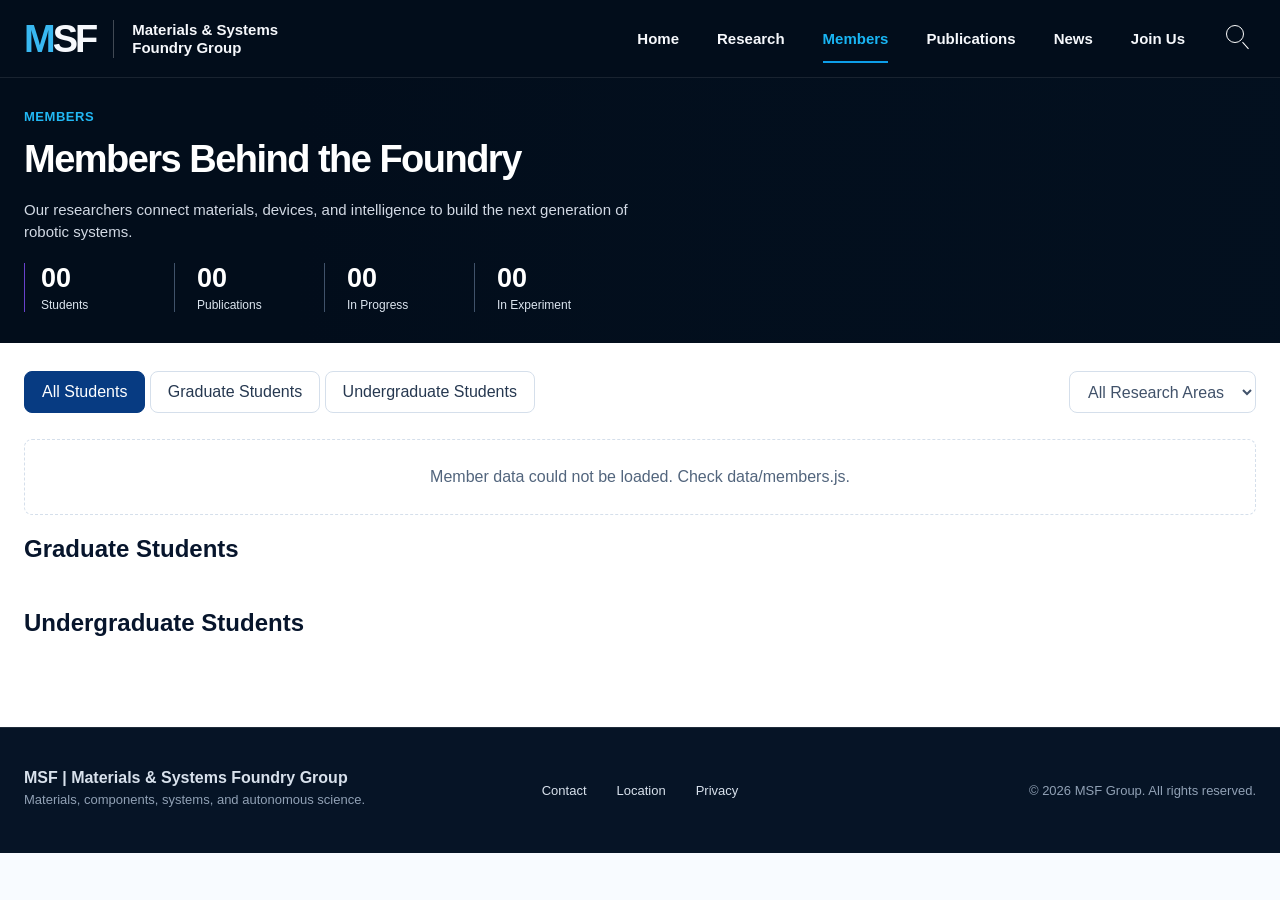
==== members.html @ 7eb26fe3 "Add files via upload" ====
<!doctype html>
<html lang="en">
<head>
  <meta charset="UTF-8">
  <meta name="viewport" content="width=device-width, initial-scale=1.0">
  <meta name="description" content="MSF members">
  <title>MSF | Members</title>
  <link rel="stylesheet" href="styles.css?v=22">
  <script src="data/members.js?v=1787649664" defer></script>
  <script src="app.js?v=15" defer></script>
</head>
<body data-page="member">
  <header data-site-header></header>
  <main>
    <section class="hero member-hero">
      <div class="hero-reference" aria-hidden="true"><img src="assets/member-hero-original.png" alt=""></div>
      <div class="site-container hero-inner">
        <div class="hero-copy">
          <p class="eyebrow">Members</p>
          <h1>Members Behind the Foundry</h1>
          <p>Our researchers connect materials, devices, and intelligence to build the next generation of robotic systems.</p>
          <div class="stats" aria-label="Members statistics">
            <span><b data-member-stat="researchers">00</b>Students</span>
            <span><b data-member-stat="published">00</b>Publications</span>
            <span><b data-member-stat="in-progress">00</b>In Progress</span>
            <span><b data-member-stat="experiment">00</b>In Experiment</span>
          </div>
        </div>
      </div>
    </section>

    <section class="light-section">
      <div class="site-container member-content">
        <div class="filter-row" data-member-filters data-member-scope="students">
          <div>
            <button class="active" data-filter="all">All Students</button>
            <button data-filter="graduate">Graduate Students</button>
            <button data-filter="undergrad">Undergraduate Students</button>
          </div>
          <select aria-label="Research area" data-area-filter>
            <option value="all">All Research Areas</option>
          </select>
        </div>

        <p class="member-loading" data-member-loading>Loading members data...</p>

        <section class="member-group" data-member-section="graduate">
          <h2>Graduate Students</h2>
          <div class="graduate-grid" data-member-grid="graduate"></div>
        </section>

        <section class="member-group" data-member-section="undergraduate">
          <h2>Undergraduate Students</h2>
          <div class="undergrad-grid" data-member-grid="undergraduate"></div>
        </section>

        <p class="empty-state" hidden>No members match these filters.</p>
        <noscript><p class="empty-state">JavaScript is required to display members data.</p></noscript>
      </div>
    </section>
  </main>
  <footer data-site-footer></footer>
</body>
</html>
---- styles.css ----
:root {
  --navy: #03101f;
  --navy-2: #071a31;
  --ink: #07152c;
  --muted: #5d6b80;
  --line: #d5dfeb;
  --surface: #f7faff;
  --blue: #0d9ee9;
  --green: #079164;
  --violet: #6841cb;
  --orange: #ef5623;
  --content: 1440px;
  --radius: 8px;
  font-family: "Segoe UI", "Noto Sans", Arial, sans-serif;
  color: var(--ink);
  background: #f8fbff;
  font-synthesis: none;
}

* { box-sizing: border-box; }
html { scroll-behavior: smooth; }
body { margin: 0; min-width: 320px; background: var(--navy); }
button, input, select { font: inherit; }
a { color: inherit; }
img { display: block; max-width: 100%; }
[hidden] { display: none !important; }
.site-container { width: min(calc(100% - 48px), var(--content)); margin-inline: auto; }
.light-section { background: #fff; color: var(--ink); }
.section-space { padding-block: 46px 80px; }
.eyebrow { margin: 0 0 16px; color: #22b8f4 !important; font-size: 13px !important; font-weight: 800; letter-spacing: .04em; text-transform: uppercase; }

.landing-page { background: #f7f5f3; }
.landing { position: relative; min-height: 100dvh; overflow: hidden; display: grid; place-items: center; }
.landing-link { position: relative; display: block; width: 100%; height: 100dvh; color: inherit; text-decoration: none; }
.landing-art { width: 100%; height: 100dvh; object-fit: cover; object-position: center; }
.landing-actions { position: absolute; left: 50%; bottom: 7.5%; translate: -50% 0; }
.enter-site { display: inline-flex; gap: 14px; align-items: center; padding: 13px 20px; border: 1px solid rgba(7,21,44,.3); background: rgba(255,255,255,.78); backdrop-filter: blur(10px); border-radius: var(--radius); color: var(--ink); font-weight: 700; text-decoration: none; opacity: 0; transform: translateY(8px); transition: .25s ease; }
.landing:hover .enter-site, .enter-site:focus-visible { opacity: 1; transform: none; }

.site-header { height: 78px; background: #020d1b; border-bottom: 1px solid rgba(255,255,255,.09); color: #f6f8fc; position: relative; z-index: 20; }
.nav-shell { height: 100%; display: flex; align-items: center; justify-content: space-between; gap: 40px; }
.brand { display: flex; align-items: center; gap: 18px; text-decoration: none; min-width: 310px; }
.brand-mark { font-size: 38px; line-height: 1; font-weight: 800; letter-spacing: -3px; border-right: 1px solid rgba(255,255,255,.25); padding-right: 18px; }
.brand-mark i { color: #39b8f1; font-style: normal; }
.brand-name { font-size: 15px; line-height: 1.2; font-weight: 650; }
.primary-nav { display: flex; align-items: center; gap: 38px; height: 100%; }
.primary-nav > a, .nav-parent-link { display: grid; place-items: center; height: 100%; font-size: 15px; font-weight: 600; text-decoration: none; position: relative; white-space: nowrap; }
.primary-nav > a::after, .nav-parent-link::after { content: ""; position: absolute; left: 0; right: 100%; bottom: 14px; height: 2px; background: var(--blue); transition: right .2s ease; }
.primary-nav > a:hover, .primary-nav > a.active, .nav-parent-link:hover, .nav-parent-link.active { color: #19b5f4; }
.primary-nav > a:hover::after, .primary-nav > a.active::after, .nav-parent-link:hover::after, .nav-parent-link.active::after { right: 0; }
.nav-item { position: relative; height: 100%; display: flex; align-items: stretch; }
.nav-parent { display: flex; align-items: stretch; }
.submenu-toggle { display: none; }
.nav-dropdown { position: absolute; top: 100%; left: 50%; width: 238px; padding: 9px; border: 1px solid rgba(255,255,255,.13); border-top-color: #179fdf; border-radius: 0 0 var(--radius) var(--radius); background: #06172a; box-shadow: 0 18px 38px rgba(0,18,42,.28); opacity: 0; visibility: hidden; transform: translate(-50%, -5px); transition: opacity .16s ease, transform .16s ease, visibility .16s; }
.nav-item:hover .nav-dropdown, .nav-item:focus-within .nav-dropdown, .nav-item.submenu-open .nav-dropdown { opacity: 1; visibility: visible; transform: translate(-50%, 0); }
.nav-dropdown a { display: block; padding: 12px 14px; border-radius: 5px; color: #dbe6f1; font-size: 13px; font-weight: 600; line-height: 1.25; text-decoration: none; }
.nav-dropdown a:hover, .nav-dropdown a:focus-visible { background: #0b2947; color: #36b9f3; }
.search-toggle { width: 33px; height: 33px; border: 0; background: transparent; position: relative; cursor: pointer; }
.search-toggle span { position: absolute; width: 18px; height: 18px; border: 1.5px solid white; border-radius: 50%; left: 3px; top: 3px; }
.search-toggle span::after { content: ""; position: absolute; width: 9px; height: 1px; background: white; rotate: 48deg; right: -7px; bottom: -4px; }
.menu-toggle { display: none; border: 1px solid rgba(255,255,255,.35); color: white; background: transparent; padding: 8px 12px; border-radius: var(--radius); }
.global-search { position: absolute; inset: 78px 0 auto; background: #07172a; padding: 26px 0; border-top: 1px solid rgba(255,255,255,.1); }
.global-search .site-container { display: grid; grid-template-columns: auto 1fr auto; align-items: center; gap: 20px; }
.global-search input { height: 46px; border: 1px solid #486079; background: #fff; color: var(--ink); border-radius: var(--radius); padding: 0 14px; }
.global-search button { height: 42px; border: 1px solid #6d8297; border-radius: var(--radius); color: white; background: transparent; }

.hero { position: relative; overflow: hidden; background: var(--navy); color: white; }
.hero-inner { position: relative; min-height: 430px; display: flex; align-items: center; z-index: 2; }
.hero-copy { width: 46%; padding: 50px 0; position: relative; z-index: 2; }
.hero-copy h1 { margin: 0 0 20px; font-size: clamp(46px, 4vw, 66px); line-height: 1.02; letter-spacing: -.04em; }
.hero-copy h1 span { color: #1da9ef; }
.hero-copy > p:not(.eyebrow) { max-width: 620px; margin: 0 0 28px; font-size: 17px; line-height: 1.7; color: #d2d9e4; }
.text-link { display: inline-flex; gap: 10px; color: #1eb4f3; text-decoration: none; font-weight: 700; }
.hero-reference { position: absolute; inset: 0; overflow: hidden; }
.hero-reference::after { content: ""; position: absolute; inset: 0; background: linear-gradient(90deg, #020d1b 0%, #020d1b 23%, rgba(2,13,27,.5) 48%, rgba(2,13,27,.05) 100%); }

.home-hero .hero-reference img { position: absolute; height: 100%; width: auto; max-width: none; right: 7%; top: 0; object-fit: contain; }
.home-hero .hero-inner { min-height: 500px; justify-content: space-between; }
.hero-chain { align-self: center; list-style: none; display: grid; gap: 28px; width: 300px; margin: 0 12px 0 auto; padding: 0; }
.hero-chain li { position: relative; padding-left: 22px; }
.hero-chain li::before { content: ""; position: absolute; width: 8px; height: 8px; border: 2px solid #1faef1; border-radius: 50%; left: 0; top: 7px; }
.hero-chain b, .hero-chain small { display: block; }
.hero-chain small { color: #d0d8e4; margin-top: 3px; }

.section-heading { display: flex; justify-content: space-between; align-items: baseline; margin-bottom: 28px; }
.section-heading h2, .focus-section h2 { font-size: 27px; margin: 0; }
.section-heading p { color: var(--muted); }
.pillar-grid { display: grid; grid-template-columns: repeat(4, 1fr); gap: 18px; align-items: start; }
.pillar-card { min-height: 0; height: fit-content; align-self: start; display: grid; grid-template-columns: 82px 1fr; border: 1px solid var(--line); border-radius: var(--radius); overflow: hidden; background: #fff; }
.pillar-card > div:last-child { padding: 24px 18px; }
.pillar-card .number { font-size: 30px; }
.pillar-card h3 { font-size: 19px; }
.pillar-card p, .pillar-card li { color: #334359; font-size: 12px; line-height: 1.5; }
.pillar-card ul { padding-left: 16px; margin-top: 18px; }
.pillar-photo { overflow: hidden; position: relative; min-height: 0; height: 100%; }
.pillar-photo img { position: absolute; inset: 0; width: 100%; height: 100%; object-fit: cover; }
.green .number, .green h3, .green > b, .green .topics h3 { color: var(--green); }
.blue .number, .blue h3, .blue > b, .blue .topics h3 { color: #0759cf; }
.violet .number, .violet h3, .violet > b, .violet .topics h3 { color: var(--violet); }
.orange .number, .orange h3, .orange > b, .orange .topics h3 { color: var(--orange); }
.loop-panel { margin-top: 54px; padding: 42px 30px; display: grid; grid-template-columns: 330px 1fr; gap: 50px; background: #f6f9fe; border-radius: var(--radius); }
.loop-panel p { color: #435269; line-height: 1.65; }
.loop-diagram-image { margin: 0; display: grid; place-items: center; min-width: 0; }
.loop-diagram-image img { display: block; width: 100%; height: auto; object-fit: contain; }
.legend { display: grid; gap: 10px; margin-top: 30px; font-size: 12px; color: #31445d; }
.loop-diagram { display: grid; place-items: center; gap: 22px; }
.feedback { min-width: 300px; padding: 14px; text-align: center; border: 1px solid #8db4e4; border-radius: var(--radius); color: #0e52ae; font-weight: 700; }
.feedback.bottom { border-color: #6fc0aa; color: #087454; }
.loop-flow { position: relative; display: grid; place-items: center; width: 100%; min-height: 48px; color: #0e52ae; }
.loop-flow::before { content: ""; position: absolute; left: 0; right: 0; top: 50%; border-top: 2px solid currentColor; }
.loop-flow::after { position: absolute; top: 50%; padding: 0 6px; background: #f6f9fe; font-size: 27px; line-height: 1; transform: translateY(-52%); }
.loop-flow b { position: relative; padding: 11px 24px; border: 1px solid currentColor; border-radius: var(--radius); background: #f6f9fe; z-index: 1; }
.requirements-flow::after { content: "\2190"; left: -2px; }
.feedback-flow { color: #087454; }
.feedback-flow::after { content: "\2192"; right: -2px; }
.loop-nodes { display: flex; align-items: center; gap: 14px; width: 100%; }
.loop-nodes div { flex: 1; min-height: 92px; padding: 20px 14px; border: 1px solid var(--line); border-radius: var(--radius); background: white; text-align: center; font-weight: 700; }
.loop-nodes small { display: block; margin-top: 8px; color: var(--muted); font-weight: 400; }
.focus-section { margin-top: 48px; }
.focus-grid { margin-top: 24px; display: grid; grid-template-columns: repeat(5, 1fr); }
.focus-grid article { padding: 12px 24px; border-right: 1px solid var(--line); }
.focus-grid article:last-child { border: 0; }
.focus-grid i { font-style: normal; font-size: 21px; font-weight: 800; color: #0954ad; }
.focus-grid h3 { font-size: 15px; }
.focus-grid p { font-size: 13px; line-height: 1.55; color: var(--muted); }

.research-hero .hero-reference img { position: absolute; width: min(68vw, 1050px); height: auto; max-width: none; right: 0; top: 50%; transform: translateY(-50%); object-fit: contain; }
.research-hero .hero-inner { min-height: 350px; }
.research-hero .hero-copy { width: 42%; }
.subnav { background: white; border-bottom: 1px solid var(--line); position: sticky; top: 0; z-index: 10; }
.subnav .site-container { display: flex; min-height: 58px; align-items: center; justify-content: space-between; gap: 16px; overflow-x: auto; }
.subnav a { padding: 20px 8px 16px; font-size: 13px; color: #253851; text-decoration: none; white-space: nowrap; border-bottom: 2px solid transparent; }
.subnav a:hover, .subnav a.active { color: #075bce; border-color: #075bce; }
.research-layout { display: grid; grid-template-columns: 255px 1fr; gap: 34px; padding-block: 38px 70px; }
.research-aside { align-self: start; position: sticky; top: 78px; display: grid; gap: 4px; }
.research-aside > p { color: #7a8799; font-size: 12px; font-weight: 700; text-transform: uppercase; }
.research-aside > a { display: flex; justify-content: space-between; padding: 14px 12px; font-size: 13px; color: #263951; text-decoration: none; border-radius: var(--radius); }
.research-aside > a:hover, .research-aside > a.active { background: #edf6f3; color: var(--green); }
.research-aside hr { width: 100%; border: 0; border-top: 1px solid var(--line); }
.contact-box { display: grid; gap: 12px; margin-top: 20px; padding: 20px; border: 1px solid var(--line); border-radius: var(--radius); font-size: 13px; }
.contact-box a { padding: 12px; border: 1px solid #1267dc; color: #0758c5; text-decoration: none; border-radius: var(--radius); }
.research-cards { display: grid; gap: 20px; }
.research-card { min-height: 330px; display: grid; grid-template-columns: 1fr .82fr 1.05fr; border: 1px solid var(--line); border-radius: var(--radius); overflow: hidden; }
.research-card-copy, .topics { padding: 28px 22px; }
.research-card-copy .number { font-size: 40px; }
.research-card-copy h2 { font-size: 23px; margin: 10px 0 18px; }
.research-card-copy p, .topics li { font-size: 13px; line-height: 1.7; color: #405068; }
.research-card-copy a { display: inline-block; margin-top: 14px; padding: 12px 16px; border: 1px solid currentColor; border-radius: var(--radius); text-decoration: none; color: inherit; }
.topics h3 { font-size: 13px; margin: 26px 0 16px; }
.topics ul { padding-left: 18px; }
.research-visual { padding: 18px; display: grid; place-items: center; background: #eff9f5; color: #174a3b; border-left: 1px solid #bee3d5; text-align: center; overflow: hidden; }
.blue .research-visual { background: #f0f5ff; color: #0d50b9; border-color: #c7d9fb; }
.violet .research-visual { background: #f6f2fe; color: #5e3dac; border-color: #dacdf5; }
.orange .research-visual { background: #fff5ef; color: #b84220; border-color: #f6d1c2; }
.research-visual img { width: 100%; height: 100%; max-height: 275px; object-fit: contain; mix-blend-mode: multiply; }
.research-goal { padding-bottom: 52px; }
.research-goal img { width: 100%; border: 1px solid #c8dcf2; border-radius: var(--radius); }

@media (min-width: 1200px) {
  .research-layout { grid-template-columns: 220px 1fr; gap: 18px; padding-bottom: 24px; }
  .research-cards { grid-template-columns: repeat(2, minmax(0, 1fr)); align-items: stretch; }
  .research-card { grid-template-columns: 1.05fr .82fr 1fr; min-height: 300px; }
  .research-card-copy, .topics { padding: 22px 16px; }
  .research-card-copy .number { font-size: 34px; }
  .research-card-copy h2 { font-size: 20px; }
  .research-card-copy p, .topics li { font-size: 11px; }
  .research-card-copy a { padding: 10px 12px; font-size: 12px; }
  .topics h3 { margin-top: 22px; font-size: 11px; }
  .research-visual { padding: 10px; }
}

.member-hero .hero-reference img { position: absolute; height: 100%; width: auto; max-width: none; right: 0; top: 0; object-fit: cover; }
.member-hero .hero-inner { min-height: 265px; }
.member-hero .hero-copy { width: 50%; padding: 28px 0; }
.member-hero .hero-copy h1 { font-size: 38px; }
.member-hero .hero-copy > p:not(.eyebrow) { font-size: 15px; line-height: 1.45; margin-bottom: 20px; }
.stats { display: flex; gap: 0; }
.stats span { min-width: 150px; padding: 0 22px; border-left: 1px solid #40526a; color: #dce5ef; font-size: 12px; }
.stats span:first-child { padding-left: 16px; border-color: var(--violet); }
.stats b { display: block; color: white; font-size: 27px; margin-bottom: 4px; }
.member-content, .publications-content { padding-block: 28px 70px; }
.filter-row { display: flex; justify-content: space-between; gap: 20px; margin-bottom: 26px; }
.filter-row button, .category-filters button, .member-tab-link { display: inline-flex; align-items: center; justify-content: center; padding: 11px 17px; border: 1px solid var(--line); background: white; color: #263850; border-radius: var(--radius); cursor: pointer; text-decoration: none; white-space: nowrap; }
.filter-row button.active, .category-filters button.active, .member-tab-link.active { background: #073b82; border-color: #073b82; color: white; }
.filter-row select, .search-row select, .search-row input { min-height: 42px; border: 1px solid var(--line); background: white; border-radius: var(--radius); padding: 0 14px; color: #41526a; }
.graduate-grid { display: grid; grid-template-columns: 1fr 1fr; gap: 28px; margin: 12px 0 26px; }
.member-card { padding: 14px; border: 1px solid var(--line); border-left: 6px solid var(--green); border-radius: var(--radius); }
.member-card.blue { border-left-color: #0969da; }
.member-card.violet { border-left-color: var(--violet); }
.member-card.orange { border-left-color: var(--orange); }
.profile { display: grid; grid-template-columns: 130px minmax(0, 1fr) minmax(230px, .72fr); gap: 20px; align-items: start; }
.portrait { position: relative; overflow: hidden; background: #e8ebee; border-radius: 4px; min-height: 165px; }
.portrait img { width: 100%; height: 100%; object-fit: cover; }
.profile h3, .mini-member h3 { margin: 2px 0 7px; font-size: 20px; }
.profile p, .mini-member p { color: #405069; font-size: 12px; line-height: 1.55; }
.profile > div:nth-child(2) > b { font-size: 13px; }
.profile p span { margin: 0 8px; }
.member-email-row { display: flex; align-items: baseline; gap: 8px; min-width: 0; margin: 9px 0 0; color: #405069; font-size: 12px; line-height: 1.45; }
.member-email-row > span { flex: 0 0 auto; color: #748399; font-size: 9px; font-weight: 800; letter-spacing: .055em; text-transform: uppercase; }
.member-email { min-width: 0; color: #405069; font: inherit; font-weight: 500; overflow-wrap: normal; text-decoration: none; }
.member-email:hover { color: #0759c7; text-decoration: underline; text-underline-offset: 3px; }
.tags { display: flex; gap: 8px; }
.tags span { font-size: 10px; padding: 5px 8px; border: 1px solid currentColor; border-radius: 4px; }
.pub-stats { min-width: 0; border-left: 1px solid var(--line); padding: 4px 0 2px 16px; font-size: 11px; --metric-columns: 7px minmax(68px, 1fr) 20px minmax(76px, 1fr); --metric-gap: 6px; }
.pub-stats-title { display: block; margin-bottom: 16px; color: #0c1c33; font-size: 12px; }
.pub-metric { display: grid; grid-template-columns: var(--metric-columns); gap: var(--metric-gap); align-items: center; min-width: 0; margin: 11px 0; color: #42536a; }
.metric-dot { width: 7px; height: 7px; border-radius: 50%; background: var(--green); }
.metric-label { min-width: 0; line-height: 1.2; }
.metric-legend { display: flex; flex-direction: column; gap: 2px; margin-top: 3px; color: #617187; font-size: 7px; font-weight: 500; line-height: 1; }
.metric-legend span { display: inline-flex; align-items: center; gap: 3px; white-space: nowrap; }
.metric-legend i { width: 5px; height: 5px; flex: 0 0 5px; border-radius: 50%; }
.metric-legend .preparation i { background: var(--violet); }
.metric-legend .experiment i { background: #a684e8; }
.pub-metric strong { color: #0d1e35; text-align: center; }
.metric-track { display: flex; width: calc(100% - 8px); min-width: 0; height: 8px; margin-inline: 4px; background: #edf1f5; overflow: hidden; }
.metric-track i { display: block; height: 100%; background: var(--green); }
.pub-metric.in-progress .metric-dot { background: linear-gradient(90deg, var(--violet) 50%, #a684e8 50%); }
.pub-metric.in-progress .metric-track .preparation { background: var(--violet); }
.pub-metric.in-progress .metric-track .experiment { background: #a684e8; }
.pub-axis { display: grid; grid-template-columns: var(--metric-columns); gap: var(--metric-gap); min-width: 0; margin-top: 5px; }
.pub-scale { position: relative; grid-column: 4; width: calc(100% - 8px); min-width: 0; height: 8px; margin-inline: 4px; color: #5f6f85; font-size: 7px; font-variant-numeric: tabular-nums; line-height: 1; }
.pub-scale span { position: absolute; top: 0; transform: translateX(-50%); }
.paper-list { margin-top: 14px; border: 1px solid #e0e7ef; padding: 10px 14px; }
.paper-row { display: grid; grid-template-columns: 48px minmax(0, 1fr) auto 18px; gap: 10px; align-items: center; min-height: 42px; border-top: 1px solid #e7edf3; font-size: 11px; }
.paper-list > b + .paper-row { margin-top: 7px; border-top: 0; }
.paper-year { color: #53647b; }
.paper-copy { min-width: 0; color: #17273e; font-weight: 650; }
.paper-list a { color: inherit; text-decoration-thickness: 1px; text-underline-offset: 2px; }
.paper-copy small { display: block; margin-top: 3px; color: #607086; font-weight: 400; }
.author-role { padding: 5px 7px; border: 1px solid currentColor; border-radius: 4px; font-size: 8px; line-height: 1; white-space: nowrap; }
.author-role.first, .author-role.co-first { color: #087454; background: #f4fbf8; }
.author-role.co-author { color: var(--violet); background: #faf7ff; }
.paper-link { display: grid; place-items: center; width: 18px; height: 18px; color: #0969da !important; font-size: 15px; font-weight: 700; text-decoration: none !important; }
.paper-link.is-disabled { opacity: .28; }
.undergrad-grid { display: grid; grid-template-columns: repeat(3, 1fr); gap: 24px; }
.mini-member { display: grid; grid-template-columns: 118px 1fr; gap: 18px; min-height: 190px; border: 1px solid var(--line); border-left: 6px solid #0969da; border-radius: var(--radius); padding: 10px; }
.mini-member.green { border-left-color: var(--green); }
.mini-member.violet { border-left-color: var(--violet); }
.mini-member.orange { border-left-color: var(--orange); }
.mini-member .portrait { min-height: 166px; }
.mini-member small { font-size: 10px; color: #34465d; line-height: 1.5; }
.member-group { margin-top: 26px; }
.member-group:first-of-type { margin-top: 0; }
.member-group[hidden], [data-kind][hidden] { display: none !important; }
.member-loading, .empty-state { padding: 28px; border: 1px dashed var(--line); border-radius: var(--radius); color: #52657d; text-align: center; }
.member-awards { margin-top: 14px; color: #34465d; font-size: 10px; }
.member-awards > b { display: block; margin-bottom: 5px; color: #0759cf; }
.member-awards p { margin: 4px 0; font-size: 10px; }
.member-awards span { display: inline-block; width: 38px; color: #607086; }

.pi-page { min-height: calc(100dvh - 78px); }
.pi-tabs-wrap { border-bottom: 1px solid var(--line); background: #f7faff; }
.pi-tabs { display: flex; gap: 10px; min-height: 70px; align-items: center; overflow-x: auto; }
.pi-content { padding-block: 58px 84px; }
.pi-profile-grid { display: grid; grid-template-columns: minmax(260px, 330px) minmax(0, 1fr); gap: clamp(42px, 6vw, 88px); align-items: center; }
.pi-portrait { margin: 0; overflow: hidden; aspect-ratio: 351 / 472; border: 1px solid #cfd9e5; border-radius: var(--radius); background: #eaf0f6; }
.pi-portrait img { width: 100%; height: 100%; object-fit: cover; }
.pi-portrait span { display: grid; place-items: center; height: 100%; color: var(--muted); }
.pi-summary { max-width: 760px; }
.pi-label { margin: 0 0 16px; color: #0875ba; font-size: 12px; font-weight: 800; letter-spacing: .08em; text-transform: uppercase; }
.pi-summary h1 { margin: 0; font-size: clamp(44px, 5vw, 68px); line-height: 1; letter-spacing: -.045em; }
.pi-position { margin: 18px 0 0; color: #0759c7; font-size: 22px; font-weight: 700; }
.pi-affiliation { margin: 26px 0 0; color: #3f5067; font-size: 17px; line-height: 1.65; }
.pi-affiliation strong { color: var(--ink); }
.pi-contact { display: grid; grid-template-columns: repeat(2, minmax(0, 1fr)); gap: 18px 34px; margin: 34px 0 0; padding-top: 24px; border-top: 1px solid var(--line); }
.pi-contact div { min-width: 0; }
.pi-contact dt { margin-bottom: 6px; color: #718096; font-size: 11px; font-weight: 800; letter-spacing: .05em; text-transform: uppercase; }
.pi-contact dd { margin: 0; color: #192d47; font-size: 15px; }
.pi-contact a { text-decoration-color: #aab9ca; text-underline-offset: 4px; }
.pi-actions { display: flex; flex-wrap: wrap; gap: 12px; margin-top: 30px; }
.pi-actions .primary-button { margin-top: 0; }
.secondary-button { display: inline-flex; align-items: center; padding: 13px 18px; border: 1px solid #9eafc3; border-radius: var(--radius); color: #17304d; text-decoration: none; font-weight: 700; }
.pi-history-grid { display: grid; grid-template-columns: repeat(2, minmax(0, 1fr)); gap: clamp(34px, 6vw, 80px); margin-top: 68px; }
.pi-history-section { padding-top: 26px; border-top: 2px solid #153b69; }
.pi-history-section h2 { margin: 0 0 24px; font-size: 22px; }
.pi-history-section ol { display: grid; gap: 22px; margin: 0; padding: 0; list-style: none; }
.pi-history-section li { display: grid; grid-template-columns: minmax(110px, 145px) 1fr; gap: 20px; color: #35475d; font-size: 14px; line-height: 1.55; }
.pi-history-section time { color: #0759c7; font-weight: 750; font-variant-numeric: tabular-nums; }
.pi-loading { display: grid; grid-template-columns: 300px 1fr; gap: 56px; align-items: center; min-height: 470px; }
.pi-loading-photo, .pi-loading-copy { display: block; border-radius: var(--radius); background: #e9eff6; }
.pi-loading-photo { aspect-ratio: 351 / 472; }
.pi-loading-copy { height: 210px; }
.pi-loading p { grid-column: 1 / -1; color: var(--muted); text-align: center; }
.pi-error { max-width: 760px; padding: 70px 0; }
.pi-error h1 { margin: 0 0 16px; font-size: 42px; }
.pi-error p { color: var(--muted); line-height: 1.7; }
.pi-selected-publications { margin-top: 76px; padding-top: 30px; border-top: 2px solid #153b69; }
.pi-selected-heading { display: flex; align-items: baseline; justify-content: space-between; gap: 24px; margin-bottom: 10px; }
.pi-selected-heading h2 { margin: 0; font-size: clamp(27px, 3vw, 38px); letter-spacing: -.025em; }
.pi-selected-heading a { color: #0759c7; font-size: 14px; font-weight: 750; text-decoration: none; }
.pi-selected-heading a:hover { text-decoration: underline; text-underline-offset: 4px; }
.pi-selected-list { display: grid; }
.pi-publication { display: grid; grid-template-columns: 62px minmax(0, 1fr) minmax(220px, 320px); gap: 24px; align-items: center; padding: 30px 0; border-bottom: 1px solid var(--line); }
.pi-publication.no-figure { grid-template-columns: 62px minmax(0, 1fr); }
.pi-publication-number { align-self: start; color: #0759c7; font-size: 25px; font-variant-numeric: tabular-nums; }
.pi-publication-type { margin: 0 0 9px; color: #0875ba; font-size: 11px; font-weight: 800; letter-spacing: .05em; text-transform: uppercase; }
.pi-publication h3 { margin: 0; max-width: 850px; font-size: 21px; line-height: 1.3; }
.pi-publication h3 a { color: var(--ink); text-decoration: none; }
.pi-publication h3 a:hover { color: #0759c7; }
.pi-publication-authors, .pi-publication-source { margin: 11px 0 0; color: #455770; font-size: 14px; line-height: 1.55; }
.pi-publication-authors .lab-author { color: #0759c7; font-style: normal; font-weight: 800; }
.pi-publication-source strong { color: var(--ink); }
.pi-publication-figure { height: 150px; margin: 0; overflow: hidden; border: 1px solid var(--line); border-radius: var(--radius); background: #fff; }
.pi-publication-figure img { width: 100%; height: 100%; object-fit: contain; }
.pi-publication-empty { margin: 22px 0 0; padding: 24px 0; color: var(--muted); }

.publications-hero .hero-reference img { position: absolute; height: 100%; width: auto; max-width: none; right: 0; top: 0; object-fit: cover; }
.publications-hero .hero-inner { min-height: 430px; }
.publications-hero .hero-copy { width: 48%; }
.publications-hero .hero-copy h1 { font-size: 60px; }
.publications-hero .stats { margin-top: 28px; }
.publication-tools { border-bottom: 1px solid var(--line); padding-bottom: 24px; }
.category-filters { display: flex; flex-wrap: wrap; gap: 12px; }
.category-filters button { padding: 14px 20px; font-weight: 650; }
.search-row { display: flex; gap: 14px; margin-top: 18px; }
.search-row input { width: 350px; margin-left: auto; }
.pub-year { margin-top: 50px; }
.pub-year > h2 { padding-bottom: 10px; border-bottom: 1px solid #aebed0; font-size: 30px; }
.pub-item { display: grid; grid-template-columns: 80px 1fr 430px; gap: 26px; align-items: center; min-height: 305px; padding: 30px 0; border-bottom: 1px solid #b9c7d5; }
.pub-number { align-self: start; color: var(--green); font-size: 31px; }
.blue-text { color: #1167dd; }.violet-text { color: var(--violet); }.orange-text { color: var(--orange); }
.pub-item small { color: currentColor; font-size: 12px; font-weight: 800; text-transform: uppercase; }
.pub-item h3 { margin: 14px 0; font-size: 25px; line-height: 1.2; text-decoration: none; }
.pub-item p { color: #405069; font-size: 16px; }
.pub-item p b, .pub-item p strong { color: var(--ink); }
.pub-figure { height: 245px; border: 1px solid var(--line); border-radius: var(--radius); overflow: hidden; position: relative; background: white; }
.pub-figure img { width: 100%; height: 100%; object-fit: contain; }
.pub-figure-empty { display: grid; place-items: center; background: #f5f8fc; color: #8392a6; font-size: 12px; }
.pub-item h3 a { color: inherit; text-decoration: none; transition: color .2s ease; }
.pub-item h3 a:hover { color: #0c66cf; }
.publication-authors .lab-author { padding-inline: .08em; color: #0759cf; font-style: normal; font-weight: 800; box-shadow: inset 0 -.38em rgba(13, 158, 233, .16); }
.publication-loading { padding: 60px 20px; color: var(--muted); text-align: center; }
.empty-state { padding: 60px 20px; color: var(--muted); text-align: center; border: 1px dashed var(--line); border-radius: var(--radius); }

.simple-page { min-height: calc(100dvh - 230px); padding: 110px 0; }
.simple-page h1 { max-width: 850px; font-size: clamp(45px, 6vw, 82px); letter-spacing: -.05em; margin: 10px 0 22px; }
.simple-page > p:not(.eyebrow) { max-width: 650px; color: var(--muted); font-size: 20px; line-height: 1.6; }
.researcher-empty-page { min-height: calc(100dvh - 203px); }
.primary-button { display: inline-block; margin-top: 20px; padding: 14px 18px; background: #0759c7; color: white; text-decoration: none; border-radius: var(--radius); }
.news-list { margin-top: 50px; display: grid; grid-template-columns: 1fr 1fr; gap: 30px; }
.news-list article { padding: 28px 0; border-top: 1px solid var(--line); }
.news-list time { color: #0c66cf; font-weight: 700; }

.news-page { min-height: calc(100dvh - 78px); }
.news-hero { overflow: hidden; border-bottom: 1px solid rgba(255,255,255,.1); background: #03101f; color: #f6f8fc; }
.news-hero-grid { min-height: 440px; display: grid; grid-template-columns: minmax(430px, .86fr) minmax(0, 1.14fr); gap: 60px; align-items: center; padding-block: 42px; }
.news-hero-copy h1 { max-width: 670px; margin: 0; color: #f6f8fc; font-size: clamp(48px, 4vw, 64px); line-height: 1.02; letter-spacing: -.045em; }
.news-hero-copy > p:not(.eyebrow) { max-width: 600px; margin: 22px 0 0; color: #c3cfdd; font-size: 17px; line-height: 1.65; }
.news-hero-media { height: 356px; display: grid; grid-template-columns: 1.32fr .68fr; grid-template-rows: 1fr 1fr; gap: 10px; }
.news-hero-shot { overflow: hidden; border: 1px solid rgba(255,255,255,.13); border-radius: var(--radius); background: #0b223a; }
.news-hero-shot:first-child { grid-row: 1 / -1; }
.news-hero-shot img { width: 100%; height: 100%; object-fit: cover; transition: transform .35s ease; }
.news-hero-shot:hover img { transform: scale(1.025); }
.news-hero-empty { display: grid; place-items: center; height: 100%; border: 1px dashed rgba(255,255,255,.2); color: #91a3b8; font-size: 13px; }
.news-archive { background: #fff; }
.news-toolbar { display: flex; justify-content: space-between; gap: 40px; align-items: end; padding-bottom: 26px; border-bottom: 1px solid var(--line); }
.news-toolbar h2 { margin: 0; font-size: clamp(34px, 3vw, 48px); letter-spacing: -.04em; }
.news-filter-group { display: flex; gap: 14px; align-items: end; }
.news-year-filters { display: flex; gap: 7px; }
.news-year-filters button { min-width: 62px; height: 43px; padding: 0 14px; border: 1px solid #cbd7e4; border-radius: var(--radius); background: #fff; color: #33465e; font-weight: 700; cursor: pointer; }
.news-year-filters button:hover, .news-year-filters button.active { border-color: #0b69ce; background: #0b69ce; color: #fff; }
.news-category-label { display: grid; gap: 6px; color: #69788b; font-size: 11px; font-weight: 750; letter-spacing: .04em; text-transform: uppercase; }
.news-category-label select { min-width: 180px; height: 43px; padding: 0 36px 0 13px; border: 1px solid #cbd7e4; border-radius: var(--radius); background: #fff; color: #263a53; }
.news-grid { display: grid; grid-template-columns: repeat(2, minmax(0, 1fr)); gap: 26px; padding-top: 34px; }
.news-card { min-width: 0; overflow: hidden; border: 1px solid #d4dee9; border-radius: var(--radius); background: #fff; }
.news-card.featured { grid-column: 1 / -1; display: grid; grid-template-columns: minmax(0, 1.25fr) minmax(340px, .75fr); }
.news-card-media { position: relative; aspect-ratio: 16 / 10; overflow: hidden; background: #e8eff6; }
.news-card-media.side-by-side { display: grid; grid-template-columns: repeat(2, minmax(0, 1fr)); gap: 2px; background: #fff; }
.news-card.featured .news-card-media { min-height: 390px; aspect-ratio: auto; }
.news-card-photo { position: relative; min-width: 0; height: 100%; overflow: hidden; background: #e8eff6; }
.news-card-media img { width: 100%; height: 100%; object-fit: cover; transition: transform .3s ease; }
.news-card:hover .news-card-media img { transform: scale(1.018); }
.news-media-button { position: absolute; inset: 0; width: 100%; border: 0; padding: 0; background: transparent; cursor: zoom-in; }
.news-photo-count { position: absolute; right: 14px; bottom: 14px; padding: 7px 10px; border-radius: 999px; background: rgba(3,16,31,.84); color: #fff; font-size: 12px; font-weight: 750; pointer-events: none; }
.news-card-placeholder { height: 100%; display: grid; place-items: center; padding: 34px; background: #eef4f8; color: #7990a6; text-align: center; }
.news-card-placeholder b { display: block; color: #2a5279; font-size: 26px; letter-spacing: -.04em; }
.news-card-placeholder span { display: block; margin-top: 6px; font-size: 12px; }
.news-card-body { padding: 26px 28px 30px; }
.news-card.featured .news-card-body { display: flex; flex-direction: column; justify-content: center; padding: 42px; }
.news-meta { display: flex; flex-wrap: wrap; gap: 8px 14px; align-items: center; color: #647489; font-size: 12px; font-weight: 700; }
.news-category { color: #087454; text-transform: uppercase; letter-spacing: .06em; }
.news-card[data-category="award"] .news-category { color: #d94d1b; }
.news-card[data-category="conference"] .news-category { color: #075fca; }
.news-card[data-category="lab-life"] .news-category { color: #6441bd; }
.news-card h3 { margin: 15px 0 12px; font-size: clamp(22px, 2vw, 31px); line-height: 1.18; letter-spacing: -.035em; }
.news-card.featured h3 { font-size: clamp(30px, 3vw, 44px); }
.news-card-body > p { margin: 0; color: #4f6075; font-size: 15px; line-height: 1.65; }
.news-loading, .news-empty { grid-column: 1 / -1; min-height: 260px; display: grid; place-items: center; color: #6b7b8e; border: 1px dashed #c9d5e2; border-radius: var(--radius); }
.news-lightbox { position: fixed; inset: 0; z-index: 100; display: grid; grid-template-columns: 70px minmax(0, 1fr) 70px; align-items: center; padding: 28px; background: rgba(1,9,19,.94); color: #fff; }
.news-lightbox figure { grid-column: 2; grid-row: 1; min-width: 0; max-width: min(1260px, 100%); max-height: calc(100dvh - 56px); margin: auto; display: grid; grid-template-rows: minmax(0, 1fr) auto; }
.news-lightbox img { width: 100%; max-height: calc(100dvh - 125px); object-fit: contain; }
.news-lightbox figcaption { display: flex; justify-content: space-between; gap: 28px; padding-top: 15px; color: #c9d5e2; font-size: 13px; }
.news-lightbox button { border: 0; background: transparent; color: #fff; cursor: pointer; }
.news-lightbox-close { position: absolute; right: 24px; top: 18px; width: 46px; height: 46px; font-size: 38px; font-weight: 200; }
.news-lightbox-nav { width: 58px; height: 58px; font-size: 50px; line-height: 1; }
.news-lightbox-nav.previous { grid-column: 1; grid-row: 1; }
.news-lightbox-nav.next { grid-column: 3; grid-row: 1; }

.site-footer { background: #061426; color: #d8e1ec; border-top: 1px solid rgba(255,255,255,.1); }
.site-footer .site-container { min-height: 125px; display: grid; grid-template-columns: 1fr auto 1fr; gap: 40px; align-items: center; }
.site-footer p { margin: 5px 0; color: #91a1b5; font-size: 13px; }
.site-footer nav { display: flex; gap: 30px; }
.site-footer a { color: #d8e1ec; text-decoration: none; font-size: 13px; }
.site-footer > div > p:last-child { text-align: right; }

button:focus-visible, a:focus-visible, input:focus-visible, select:focus-visible { outline: 3px solid #40baf2; outline-offset: 3px; }
button:active, .primary-button:active, .enter-site:active { transform: translateY(1px); }

@media (max-width: 1200px) {
  .primary-nav { gap: 20px; }
  .brand { min-width: 250px; }
  .pillar-grid { grid-template-columns: 1fr 1fr; }
  .pillar-card { grid-template-columns: 110px 1fr; }
  .pub-item { grid-template-columns: 60px 1fr 330px; }
  .profile { grid-template-columns: 110px 1fr; }
  .pub-stats { grid-column: 1 / -1; border-left: 0; padding: 0; }
}

@media (max-width: 900px) {
  .site-container { width: min(calc(100% - 32px), var(--content)); }
  .site-header { height: 68px; }
  .brand { min-width: 0; }
  .brand-mark { font-size: 31px; }
  .brand-name { display: none; }
  .menu-toggle { display: block; margin-left: auto; }
  .primary-nav { display: none; position: absolute; left: 0; right: 0; top: 68px; height: auto; padding: 12px 16px 18px; background: #041326; flex-direction: column; gap: 0; align-items: stretch; }
  .primary-nav.open { display: flex; }
  .primary-nav > a, .nav-parent-link { height: auto; padding: 14px; display: block; }
  .primary-nav > a::after, .nav-parent-link::after { display: none; }
  .nav-item { display: block; height: auto; }
  .nav-parent { display: grid; grid-template-columns: minmax(0, 1fr) 46px; align-items: stretch; }
  .submenu-toggle { display: block; position: relative; border: 0; border-left: 1px solid rgba(255,255,255,.12); background: transparent; color: white; cursor: pointer; }
  .submenu-toggle::before { content: ""; position: absolute; left: 50%; top: 50%; width: 8px; height: 8px; border-right: 1.5px solid currentColor; border-bottom: 1.5px solid currentColor; transform: translate(-50%, -65%) rotate(45deg); transition: transform .16s ease; }
  .nav-item.submenu-open .submenu-toggle::before { transform: translate(-50%, -30%) rotate(225deg); }
  .nav-dropdown { display: none; position: static; width: auto; padding: 3px 0 8px 18px; border: 0; border-left: 1px solid #225075; border-radius: 0; box-shadow: none; background: #03101f; opacity: 1; visibility: visible; transform: none; transition: none; }
  .nav-item:hover .nav-dropdown, .nav-item:focus-within .nav-dropdown { display: none; transform: none; }
  .nav-item.submenu-open .nav-dropdown { display: block; }
  .nav-dropdown a { padding: 11px 14px; color: #bfcddd; }
  .search-toggle { margin: 10px; }
  .global-search { top: 68px; }
  .global-search .site-container { grid-template-columns: 1fr auto; }
  .global-search label { grid-column: 1 / -1; }
  .hero-reference { opacity: .65; }
  .hero-reference::after { background: rgba(2,13,27,.58); }
  .hero-copy, .member-hero .hero-copy, .publications-hero .hero-copy, .research-hero .hero-copy { width: 100%; max-width: 650px; }
  .hero-chain { display: none; }
  .hero-inner, .home-hero .hero-inner { min-height: 410px; }
  .pillar-grid { grid-template-columns: 1fr 1fr; }
  .loop-panel { grid-template-columns: 1fr; }
  .focus-grid { grid-template-columns: 1fr 1fr; }
  .focus-grid article { border-bottom: 1px solid var(--line); }
  .research-layout { grid-template-columns: 1fr; }
  .research-aside { display: none; }
  .research-card { grid-template-columns: 1fr 1fr; }
  .research-visual { grid-column: 1 / -1; min-height: 230px; }
  .graduate-grid { grid-template-columns: 1fr; }
  .undergrad-grid { grid-template-columns: 1fr; }
  .pub-item { grid-template-columns: 55px 1fr; }
  .pub-figure { grid-column: 2; width: 100%; }
  .stats span { min-width: 125px; }
  .site-footer .site-container { grid-template-columns: 1fr; padding-block: 28px; gap: 18px; }
  .site-footer > div > p:last-child { text-align: left; }
  .pi-profile-grid { grid-template-columns: 240px minmax(0, 1fr); gap: 34px; }
  .pi-contact { grid-template-columns: 1fr; }
  .pi-history-grid { gap: 34px; }
  .news-hero-grid { min-height: 0; grid-template-columns: 1fr; gap: 42px; padding-block: 54px; }
  .news-hero-media { height: 340px; }
  .news-toolbar { align-items: flex-start; flex-direction: column; }
  .news-filter-group { width: 100%; justify-content: space-between; }
  .news-card.featured { grid-template-columns: 1fr; }
  .news-card.featured .news-card-media { min-height: 0; aspect-ratio: 16 / 9; }
}

@media (max-width: 620px) {
  .landing-art { object-position: center; }
  .landing-actions { bottom: 4%; }
  .enter-site { opacity: 1; }
  .hero-copy h1, .publications-hero .hero-copy h1 { font-size: 42px; }
  .home-hero .hero-reference img { right: -160px; }
  .research-hero .hero-reference img { right: -210px; }
  .member-hero .hero-reference img { right: -360px; }
  .publications-hero .hero-reference img { right: -360px; }
  .stats { display: grid; grid-template-columns: 1fr 1fr; gap: 14px 0; }
  .stats span { min-width: 0; padding: 0 14px; }
  .pillar-grid { grid-template-columns: 1fr; }
  .section-heading { display: block; }
  .loop-panel { padding: 26px 18px; }
  .loop-nodes { display: grid; grid-template-columns: 1fr; }
  .loop-nodes > span { rotate: 90deg; text-align: center; }
  .feedback, .loop-flow { min-width: 0; width: 100%; }
  .focus-grid { grid-template-columns: 1fr; }
  .subnav .site-container { justify-content: start; }
  .research-card { grid-template-columns: 1fr; }
  .research-visual { grid-column: auto; }
  .filter-row { display: grid; }
  .filter-row > div { display: flex; overflow-x: auto; gap: 8px; }
  .filter-row button, .member-tab-link { white-space: nowrap; }
  .profile { grid-template-columns: 92px 1fr; gap: 14px; }
  .portrait { min-height: 135px; }
  .paper-list { display: none; }
  .mini-member { grid-template-columns: 90px 1fr; }
  .category-filters { flex-wrap: nowrap; overflow-x: auto; padding-bottom: 8px; }
  .category-filters button { white-space: nowrap; }
  .search-row { display: grid; grid-template-columns: 1fr 1fr; }
  .search-row input { grid-column: 1 / -1; width: 100%; margin: 0; }
  .pub-item { grid-template-columns: 38px 1fr; gap: 12px; min-height: 0; }
  .pub-item h3 { font-size: 20px; }
  .pub-item p { font-size: 14px; }
  .pub-figure { grid-column: 1 / -1; height: 220px; }
  .news-list { grid-template-columns: 1fr; }
  .pi-tabs { min-height: 62px; }
  .pi-content { padding-block: 38px 62px; }
  .pi-profile-grid { grid-template-columns: 1fr; }
  .pi-portrait { width: min(100%, 280px); }
  .pi-summary h1 { font-size: 45px; }
  .pi-position { font-size: 19px; }
  .pi-history-grid { grid-template-columns: 1fr; margin-top: 48px; }
  .pi-history-section li { grid-template-columns: 1fr; gap: 5px; }
  .pi-loading { grid-template-columns: 1fr; gap: 24px; }
  .pi-loading-photo { width: 220px; }
  .pi-loading-copy { height: 180px; }
  .pi-selected-publications { margin-top: 54px; }
  .pi-selected-heading { align-items: flex-start; flex-direction: column; gap: 10px; }
  .pi-publication, .pi-publication.no-figure { grid-template-columns: 44px minmax(0, 1fr); gap: 14px; }
  .pi-publication-figure { grid-column: 2; width: 100%; height: 210px; }
  .news-hero-copy h1 { font-size: 47px; }
  .news-hero-media { height: 280px; grid-template-columns: 1fr 1fr; grid-template-rows: 1.2fr .8fr; }
  .news-hero-shot:first-child { grid-column: 1 / -1; grid-row: auto; }
  .news-toolbar { gap: 26px; }
  .news-filter-group { display: grid; width: 100%; }
  .news-year-filters { overflow-x: auto; padding-bottom: 5px; }
  .news-category-label select { width: 100%; }
  .news-grid { grid-template-columns: 1fr; }
  .news-card.featured { grid-column: auto; }
  .news-card.featured .news-card-body, .news-card-body { padding: 24px 21px 26px; }
  .news-card.featured h3 { font-size: 27px; }
  .news-lightbox { grid-template-columns: 40px minmax(0, 1fr) 40px; padding: 18px 8px; }
  .news-lightbox-nav { width: 38px; font-size: 38px; }
  .news-lightbox figcaption { display: grid; gap: 5px; }
}

@media (prefers-reduced-motion: reduce) {
  html { scroll-behavior: auto; }
  *, *::before, *::after { transition-duration: .01ms !important; animation-duration: .01ms !important; }
}
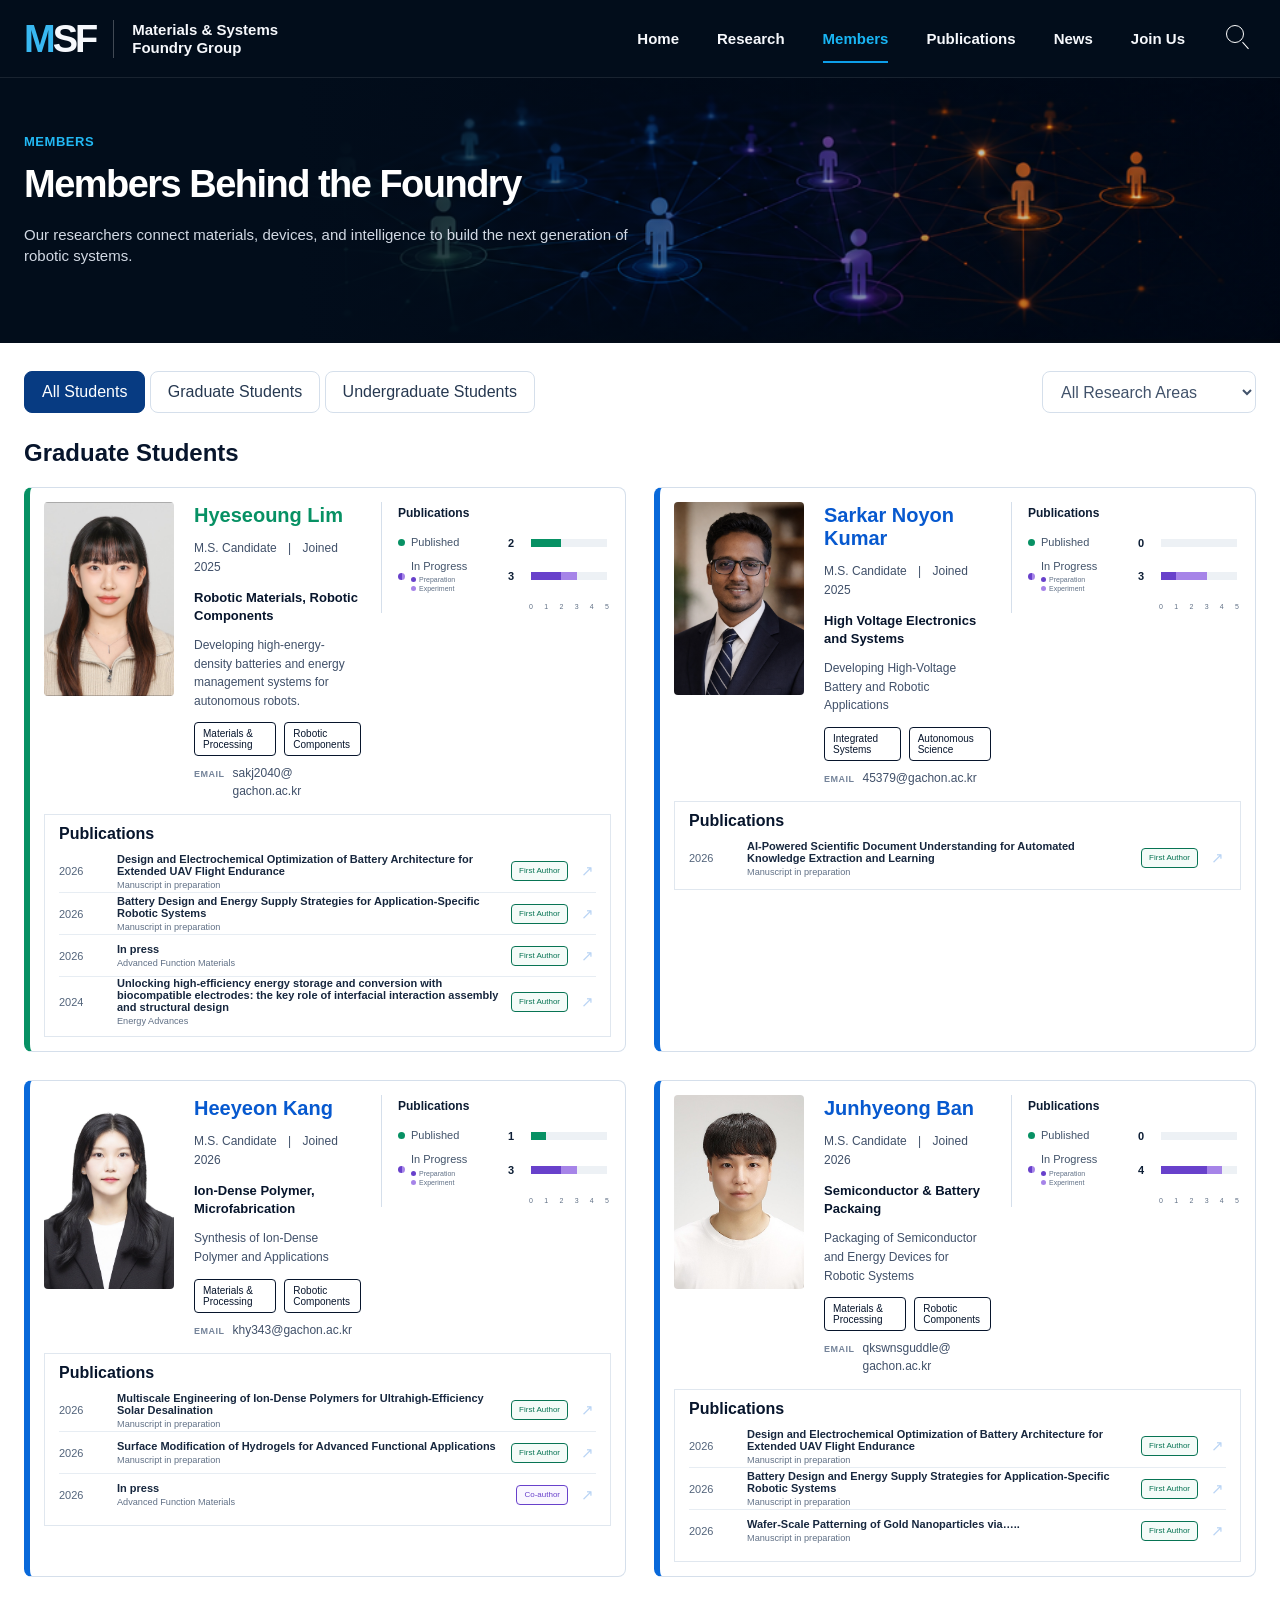
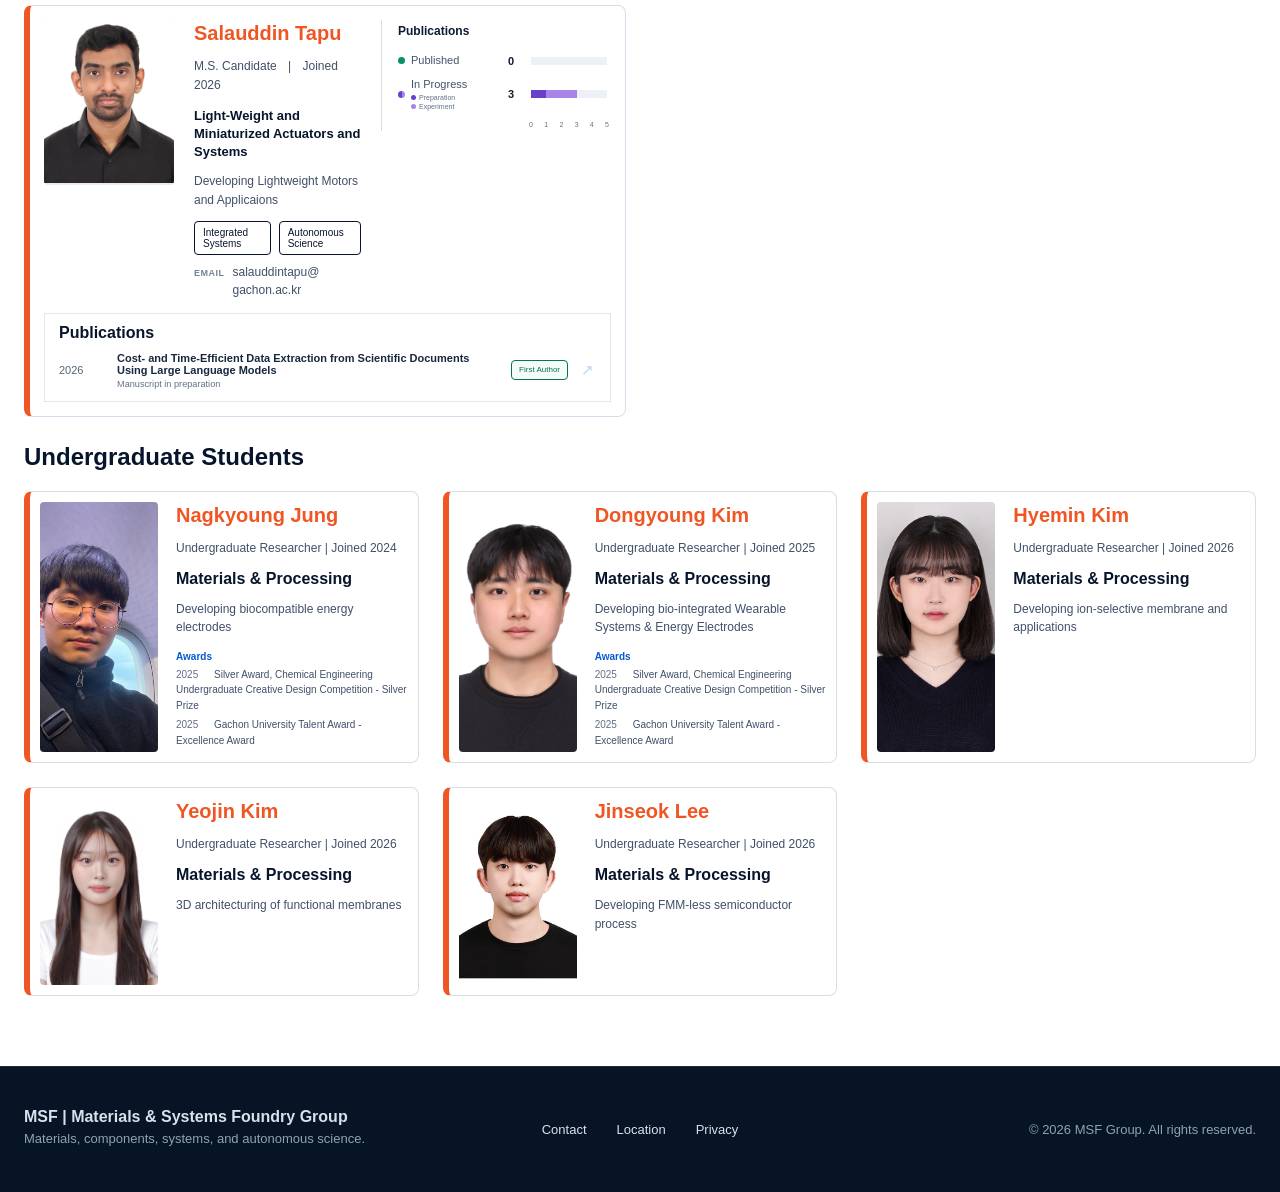
==== commit 16770390: "Add files via upload" ====
--- a/members.html
+++ b/members.html
@@ -19,12 +19,6 @@
           <p class="eyebrow">Members</p>
           <h1>Members Behind the Foundry</h1>
           <p>Our researchers connect materials, devices, and intelligence to build the next generation of robotic systems.</p>
-          <div class="stats" aria-label="Members statistics">
-            <span><b data-member-stat="researchers">00</b>Students</span>
-            <span><b data-member-stat="published">00</b>Publications</span>
-            <span><b data-member-stat="in-progress">00</b>In Progress</span>
-            <span><b data-member-stat="experiment">00</b>In Experiment</span>
-          </div>
         </div>
       </div>
     </section>
